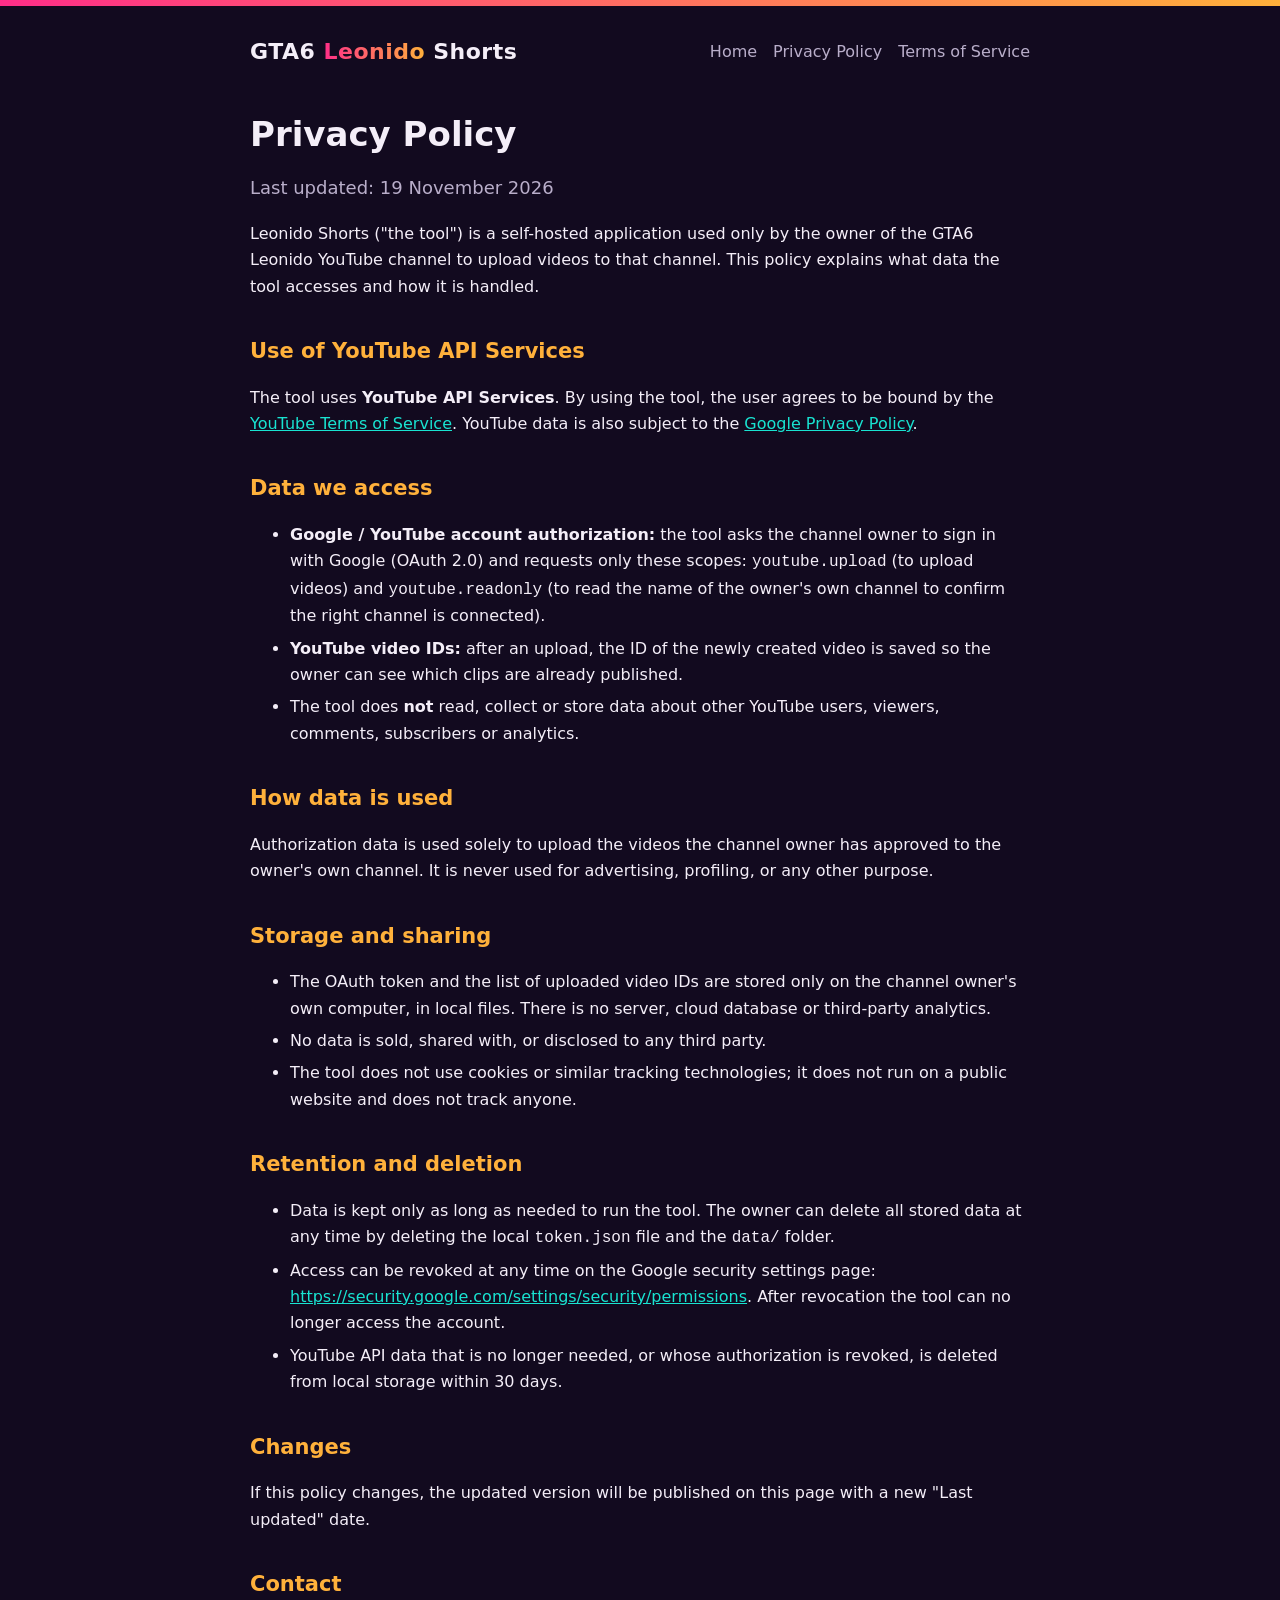
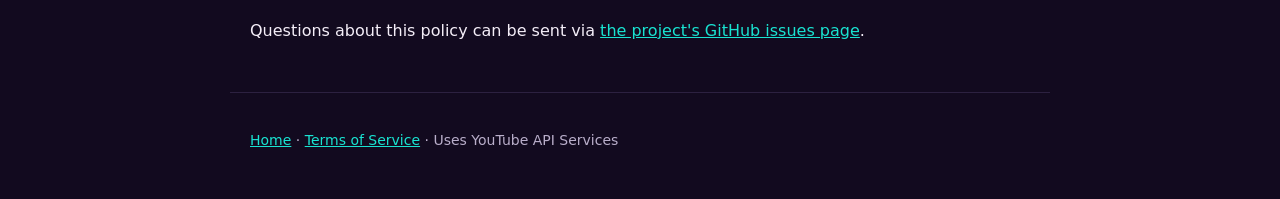
==== privacy.html @ a195b253 "Leonido Shorts website: home, privacy policy, terms Co-Authored-By: Claude Opus 5.5 <noreply@anthrop" ====
<!doctype html>
<html lang="en">
<head>
<meta charset="utf-8"><meta name="viewport" content="width=device-width,initial-scale=1">
<title>Privacy Policy – Leonido Shorts</title>
<link rel="stylesheet" href="style.css">
</head>
<body>
<div class="bar"></div>
<header>
  <div class="logo">GTA6 <span>Leonido</span> Shorts</div>
  <nav><a href="index.html">Home</a><a href="privacy.html">Privacy Policy</a><a href="terms.html">Terms of Service</a></nav>
</header>
<main>
  <h1>Privacy Policy</h1>
  <p class="lead">Last updated: 19 November 2026</p>

  <p>Leonido Shorts ("the tool") is a self-hosted application used only by the owner of the GTA6 Leonido YouTube channel to upload videos to that channel. This policy explains what data the tool accesses and how it is handled.</p>

  <h2>Use of YouTube API Services</h2>
  <p>The tool uses <b>YouTube API Services</b>. By using the tool, the user agrees to be bound by the <a href="https://www.youtube.com/t/terms">YouTube Terms of Service</a>. YouTube data is also subject to the <a href="https://policies.google.com/privacy">Google Privacy Policy</a>.</p>

  <h2>Data we access</h2>
  <ul>
    <li><b>Google / YouTube account authorization:</b> the tool asks the channel owner to sign in with Google (OAuth 2.0) and requests only these scopes: <code>youtube.upload</code> (to upload videos) and <code>youtube.readonly</code> (to read the name of the owner's own channel to confirm the right channel is connected).</li>
    <li><b>YouTube video IDs:</b> after an upload, the ID of the newly created video is saved so the owner can see which clips are already published.</li>
    <li>The tool does <b>not</b> read, collect or store data about other YouTube users, viewers, comments, subscribers or analytics.</li>
  </ul>

  <h2>How data is used</h2>
  <p>Authorization data is used solely to upload the videos the channel owner has approved to the owner's own channel. It is never used for advertising, profiling, or any other purpose.</p>

  <h2>Storage and sharing</h2>
  <ul>
    <li>The OAuth token and the list of uploaded video IDs are stored only on the channel owner's own computer, in local files. There is no server, cloud database or third-party analytics.</li>
    <li>No data is sold, shared with, or disclosed to any third party.</li>
    <li>The tool does not use cookies or similar tracking technologies; it does not run on a public website and does not track anyone.</li>
  </ul>

  <h2>Retention and deletion</h2>
  <ul>
    <li>Data is kept only as long as needed to run the tool. The owner can delete all stored data at any time by deleting the local <code>token.json</code> file and the <code>data/</code> folder.</li>
    <li>Access can be revoked at any time on the Google security settings page: <a href="https://security.google.com/settings/security/permissions">https://security.google.com/settings/security/permissions</a>. After revocation the tool can no longer access the account.</li>
    <li>YouTube API data that is no longer needed, or whose authorization is revoked, is deleted from local storage within 30 days.</li>
  </ul>

  <h2>Changes</h2>
  <p>If this policy changes, the updated version will be published on this page with a new "Last updated" date.</p>

  <h2>Contact</h2>
  <p>Questions about this policy can be sent via <a href="https://github.com/Houzcetin/leonido-shorts/issues">the project's GitHub issues page</a>.</p>
</main>
<footer>
  <a href="index.html">Home</a> · <a href="terms.html">Terms of Service</a> · Uses YouTube API Services
</footer>
</body>
</html>
---- style.css ----
:root{--pink:#FF2E88;--orange:#FFB13B;--teal:#19E3D1;--dark:#120A1F;--text:#F4EEF8;--muted:#B9AECA}
*{box-sizing:border-box}
body{margin:0;background:var(--dark);color:var(--text);font:16px/1.65 system-ui,-apple-system,"Segoe UI",Roboto,Arial,sans-serif}
.bar{height:6px;background:linear-gradient(90deg,var(--pink),var(--orange))}
header,main,footer{max-width:820px;margin:0 auto;padding:0 20px}
header{padding-top:28px;display:flex;flex-wrap:wrap;align-items:center;justify-content:space-between;gap:12px}
.logo{font-weight:900;font-size:22px;letter-spacing:.5px}
.logo span{background:linear-gradient(90deg,var(--pink),var(--orange));-webkit-background-clip:text;background-clip:text;color:transparent}
nav a{color:var(--muted);text-decoration:none;margin-left:16px}
nav a:hover{color:var(--teal)}
h1{font-size:34px;line-height:1.2;margin:44px 0 12px}
h2{font-size:21px;margin:34px 0 8px;color:var(--orange)}
a{color:var(--teal)}
.lead{color:var(--muted);font-size:18px}
.card{border:1px solid #2c2140;border-radius:14px;padding:18px 20px;margin:18px 0;background:#1a1129}
.yt{display:inline-flex;align-items:center;gap:8px;border:1px solid #3a2c55;border-radius:999px;padding:6px 14px;font-size:14px;color:var(--muted)}
.yt b{color:#fff}
ol li,ul li{margin:6px 0}
footer{padding:36px 20px 50px;color:var(--muted);font-size:14px;border-top:1px solid #2c2140;margin-top:48px}
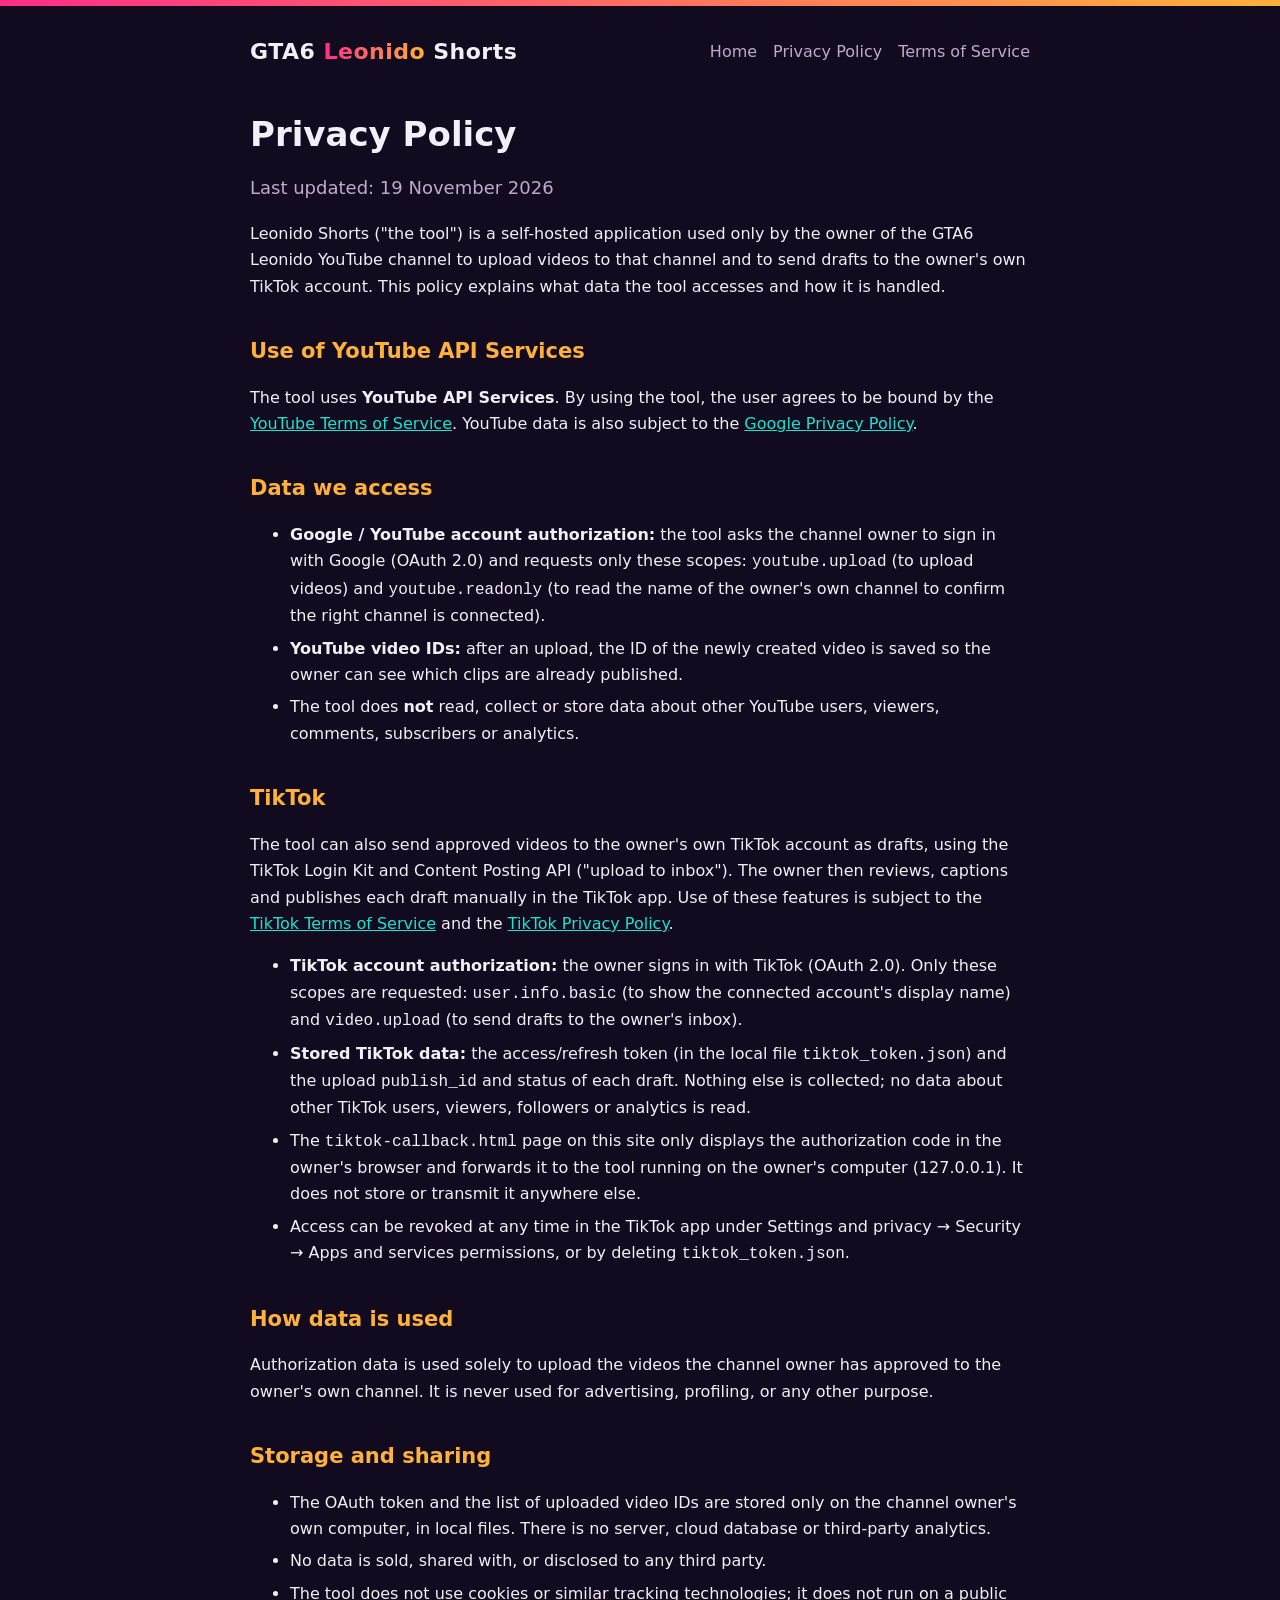
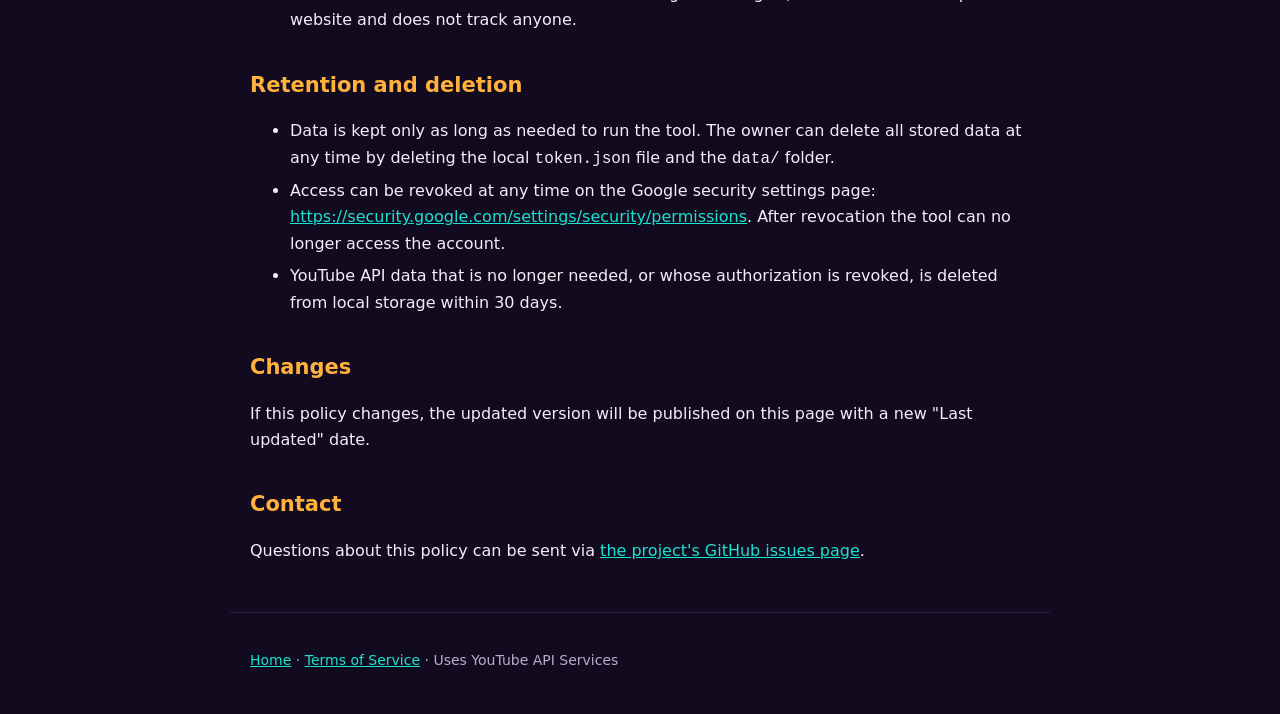
==== commit 9855d2b5: "Add TikTok OAuth callback page and TikTok sections to privacy/terms Co-Authored-By: Claude Opus 5.5 " ====
--- a/privacy.html
+++ b/privacy.html
@@ -15,7 +15,7 @@
   <h1>Privacy Policy</h1>
   <p class="lead">Last updated: 19 November 2026</p>
 
-  <p>Leonido Shorts ("the tool") is a self-hosted application used only by the owner of the GTA6 Leonido YouTube channel to upload videos to that channel. This policy explains what data the tool accesses and how it is handled.</p>
+  <p>Leonido Shorts ("the tool") is a self-hosted application used only by the owner of the GTA6 Leonido YouTube channel to upload videos to that channel and to send drafts to the owner's own TikTok account. This policy explains what data the tool accesses and how it is handled.</p>
 
   <h2>Use of YouTube API Services</h2>
   <p>The tool uses <b>YouTube API Services</b>. By using the tool, the user agrees to be bound by the <a href="https://www.youtube.com/t/terms">YouTube Terms of Service</a>. YouTube data is also subject to the <a href="https://policies.google.com/privacy">Google Privacy Policy</a>.</p>
@@ -25,6 +25,15 @@
     <li><b>Google / YouTube account authorization:</b> the tool asks the channel owner to sign in with Google (OAuth 2.0) and requests only these scopes: <code>youtube.upload</code> (to upload videos) and <code>youtube.readonly</code> (to read the name of the owner's own channel to confirm the right channel is connected).</li>
     <li><b>YouTube video IDs:</b> after an upload, the ID of the newly created video is saved so the owner can see which clips are already published.</li>
     <li>The tool does <b>not</b> read, collect or store data about other YouTube users, viewers, comments, subscribers or analytics.</li>
+  </ul>
+
+  <h2>TikTok</h2>
+  <p>The tool can also send approved videos to the owner's own TikTok account as drafts, using the TikTok Login Kit and Content Posting API ("upload to inbox"). The owner then reviews, captions and publishes each draft manually in the TikTok app. Use of these features is subject to the <a href="https://www.tiktok.com/legal/terms-of-service">TikTok Terms of Service</a> and the <a href="https://www.tiktok.com/legal/privacy-policy">TikTok Privacy Policy</a>.</p>
+  <ul>
+    <li><b>TikTok account authorization:</b> the owner signs in with TikTok (OAuth 2.0). Only these scopes are requested: <code>user.info.basic</code> (to show the connected account's display name) and <code>video.upload</code> (to send drafts to the owner's inbox).</li>
+    <li><b>Stored TikTok data:</b> the access/refresh token (in the local file <code>tiktok_token.json</code>) and the upload <code>publish_id</code> and status of each draft. Nothing else is collected; no data about other TikTok users, viewers, followers or analytics is read.</li>
+    <li>The <code>tiktok-callback.html</code> page on this site only displays the authorization code in the owner's browser and forwards it to the tool running on the owner's computer (127.0.0.1). It does not store or transmit it anywhere else.</li>
+    <li>Access can be revoked at any time in the TikTok app under Settings and privacy → Security → Apps and services permissions, or by deleting <code>tiktok_token.json</code>.</li>
   </ul>
 
   <h2>How data is used</h2>
